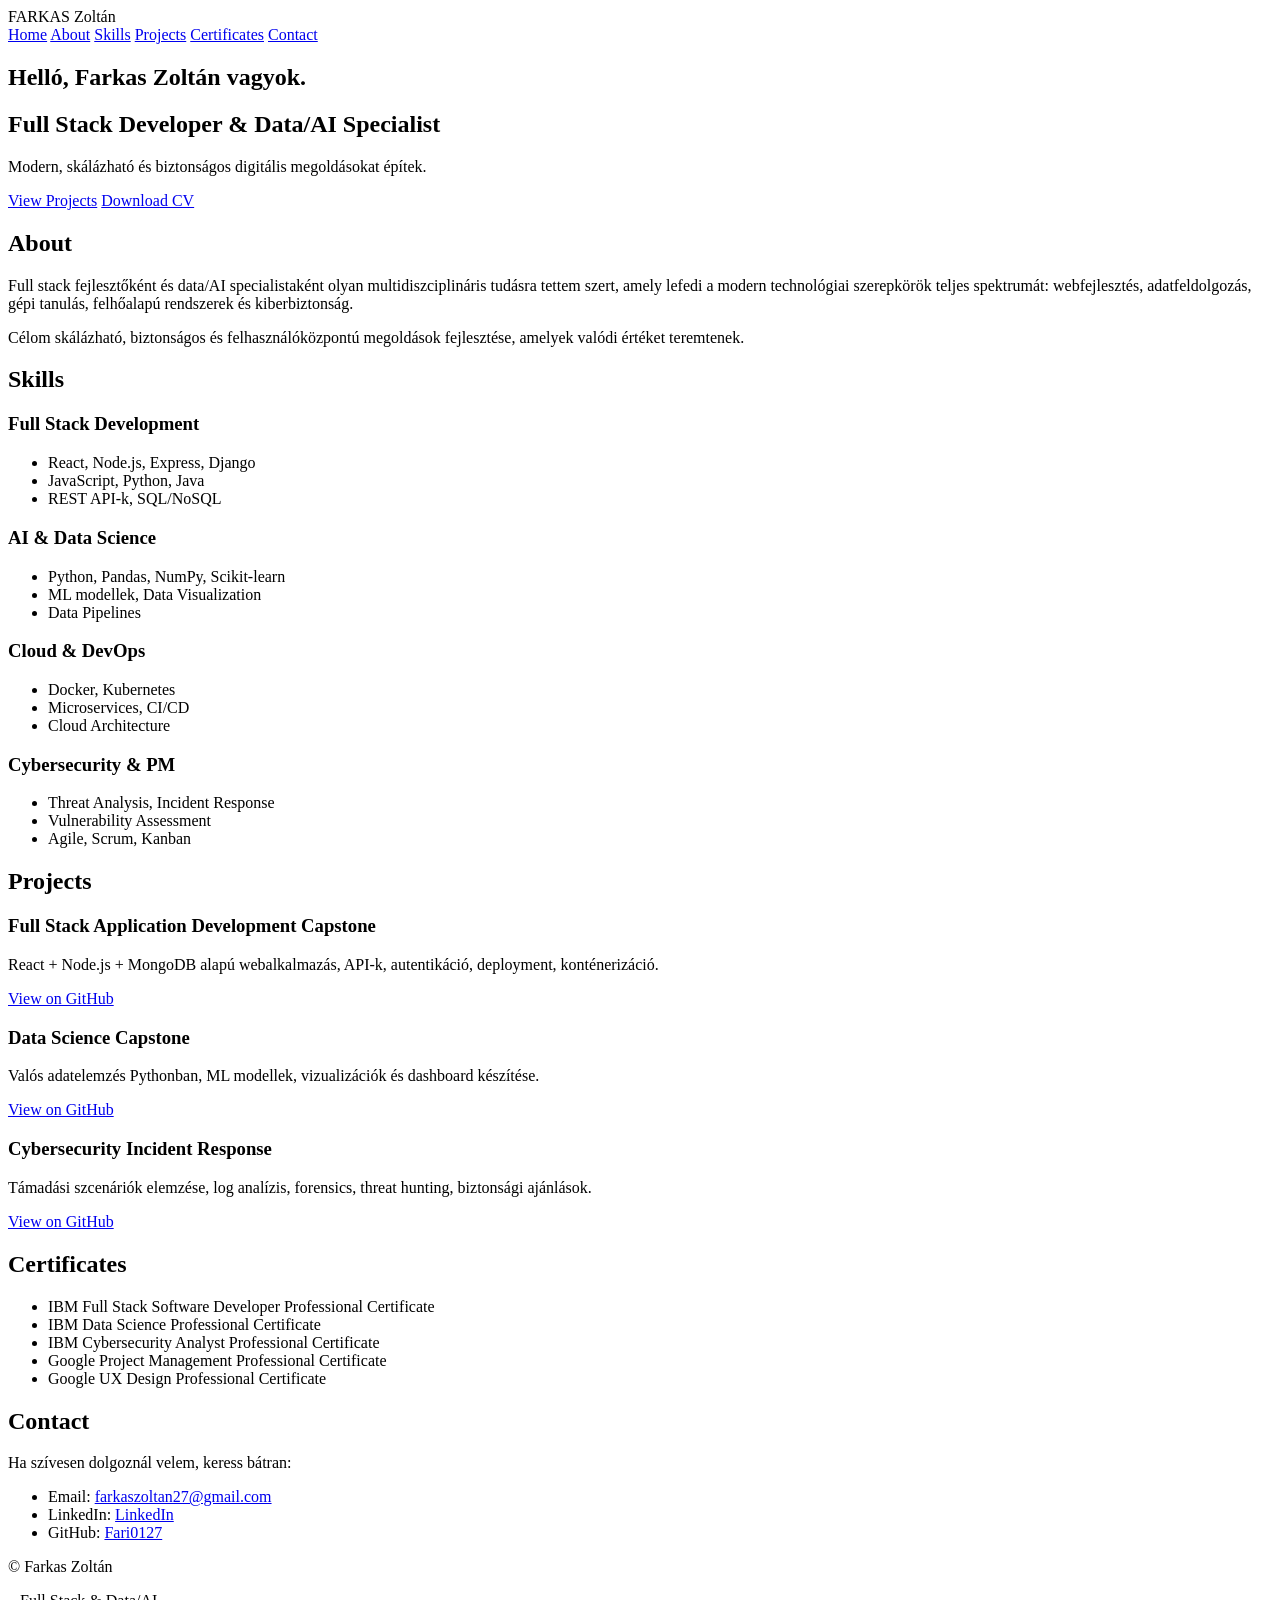
==== Html.html @ 0724c390 "index.html" ====
<!DOCTYPE html>
<html lang="hu">
<head>
  <meta charset="UTF-8">
  <title>Farkas Zoltán – Full Stack & Data/AI</title>
  <link rel="stylesheet" href="style.css">
</head>
<body>
<header class="site-header">
  <div class="logo">FARKAS Zoltán</div>
  <nav class="main-nav">
    <a href="#home">Home</a>
    <a href="#about">About</a>
    <a href="#skills">Skills</a>
    <a href="#projects">Projects</a>
    <a href="#certificates">Certificates</a>
    <a href="#contact">Contact</a>
  </nav>
</header>

<main>
  <section id="home" class="hero">
    <div class="hero-content">
      <h1>Helló, Farkas Zoltán vagyok.</h1>
      <h2>Full Stack Developer & Data/AI Specialist</h2>
      <p>Modern, skálázható és biztonságos digitális megoldásokat építek.</p>
      <div class="hero-buttons">
        <a href="#projects" class="btn primary">View Projects</a>
        <a href="Farkas_CV.pdf" class="btn secondary">Download CV</a>
      </div>
    </div>
  </section>

  <section id="about" class="section">
    <h2>About</h2>
    <p>
      Full stack fejlesztőként és data/AI specialistaként olyan multidiszciplináris tudásra tettem szert,
      amely lefedi a modern technológiai szerepkörök teljes spektrumát: webfejlesztés, adatfeldolgozás,
      gépi tanulás, felhőalapú rendszerek és kiberbiztonság.
    </p>
    <p>
      Célom skálázható, biztonságos és felhasználóközpontú megoldások fejlesztése, amelyek valódi értéket teremtenek.
    </p>
  </section>

  <section id="skills" class="section">
    <h2>Skills</h2>
    <div class="skills-grid">
      <div class="skill-block">
        <h3>Full Stack Development</h3>
        <ul>
          <li>React, Node.js, Express, Django</li>
          <li>JavaScript, Python, Java</li>
          <li>REST API-k, SQL/NoSQL</li>
        </ul>
      </div>
      <div class="skill-block">
        <h3>AI & Data Science</h3>
        <ul>
          <li>Python, Pandas, NumPy, Scikit-learn</li>
          <li>ML modellek, Data Visualization</li>
          <li>Data Pipelines</li>
        </ul>
      </div>
      <div class="skill-block">
        <h3>Cloud & DevOps</h3>
        <ul>
          <li>Docker, Kubernetes</li>
          <li>Microservices, CI/CD</li>
          <li>Cloud Architecture</li>
        </ul>
      </div>
      <div class="skill-block">
        <h3>Cybersecurity & PM</h3>
        <ul>
          <li>Threat Analysis, Incident Response</li>
          <li>Vulnerability Assessment</li>
          <li>Agile, Scrum, Kanban</li>
        </ul>
      </div>
    </div>
  </section>

  <section id="projects" class="section">
    <h2>Projects</h2>
    <div class="projects-grid">
      <article class="project-card">
        <h3>Full Stack Application Development Capstone</h3>
        <p>React + Node.js + MongoDB alapú webalkalmazás, API-k, autentikáció, deployment, konténerizáció.</p>
        <a href="https://github.com/Fari0127/fullstack-capstone" class="project-link">View on GitHub</a>
      </article>
      <article class="project-card">
        <h3>Data Science Capstone</h3>
        <p>Valós adatelemzés Pythonban, ML modellek, vizualizációk és dashboard készítése.</p>
        <a href="https://github.com/Fari0127/datascience-capstone" class="project-link">View on GitHub</a>
      </article>
      <article class="project-card">
        <h3>Cybersecurity Incident Response</h3>
        <p>Támadási szcenáriók elemzése, log analízis, forensics, threat hunting, biztonsági ajánlások.</p>
        <a href="https://github.com/Fari0127/cybersecurity-incident-response" class="project-link">View on GitHub</a>
      </article>
    </div>
  </section>

  <section id="certificates" class="section">
    <h2>Certificates</h2>
    <ul class="cert-list">
      <li>IBM Full Stack Software Developer Professional Certificate</li>
      <li>IBM Data Science Professional Certificate</li>
      <li>IBM Cybersecurity Analyst Professional Certificate</li>
      <li>Google Project Management Professional Certificate</li>
      <li>Google UX Design Professional Certificate</li>
    </ul>
  </section>

  <section id="contact" class="section">
    <h2>Contact</h2>
    <p>Ha szívesen dolgoznál velem, keress bátran:</p>
    <ul class="contact-list">
      <li>Email: <a href="mailto:farkaszoltan27@gmail.com">farkaszoltan27@gmail.com</a></li>
      <li>LinkedIn: <a href="https://www.linkedin.com/in/zoltán-farkas/" target="_blank">LinkedIn</a></li>
      <li>GitHub: <a href="https://github.com/Fari0127" target="_blank">Fari0127</a></li>
    </ul>
  </section>
</main>

<footer class="site-footer">
  <p>© Farkas Zoltán </p>
  <p>– Full Stack & Data/AI</p>
</footer>
</body>
</html>
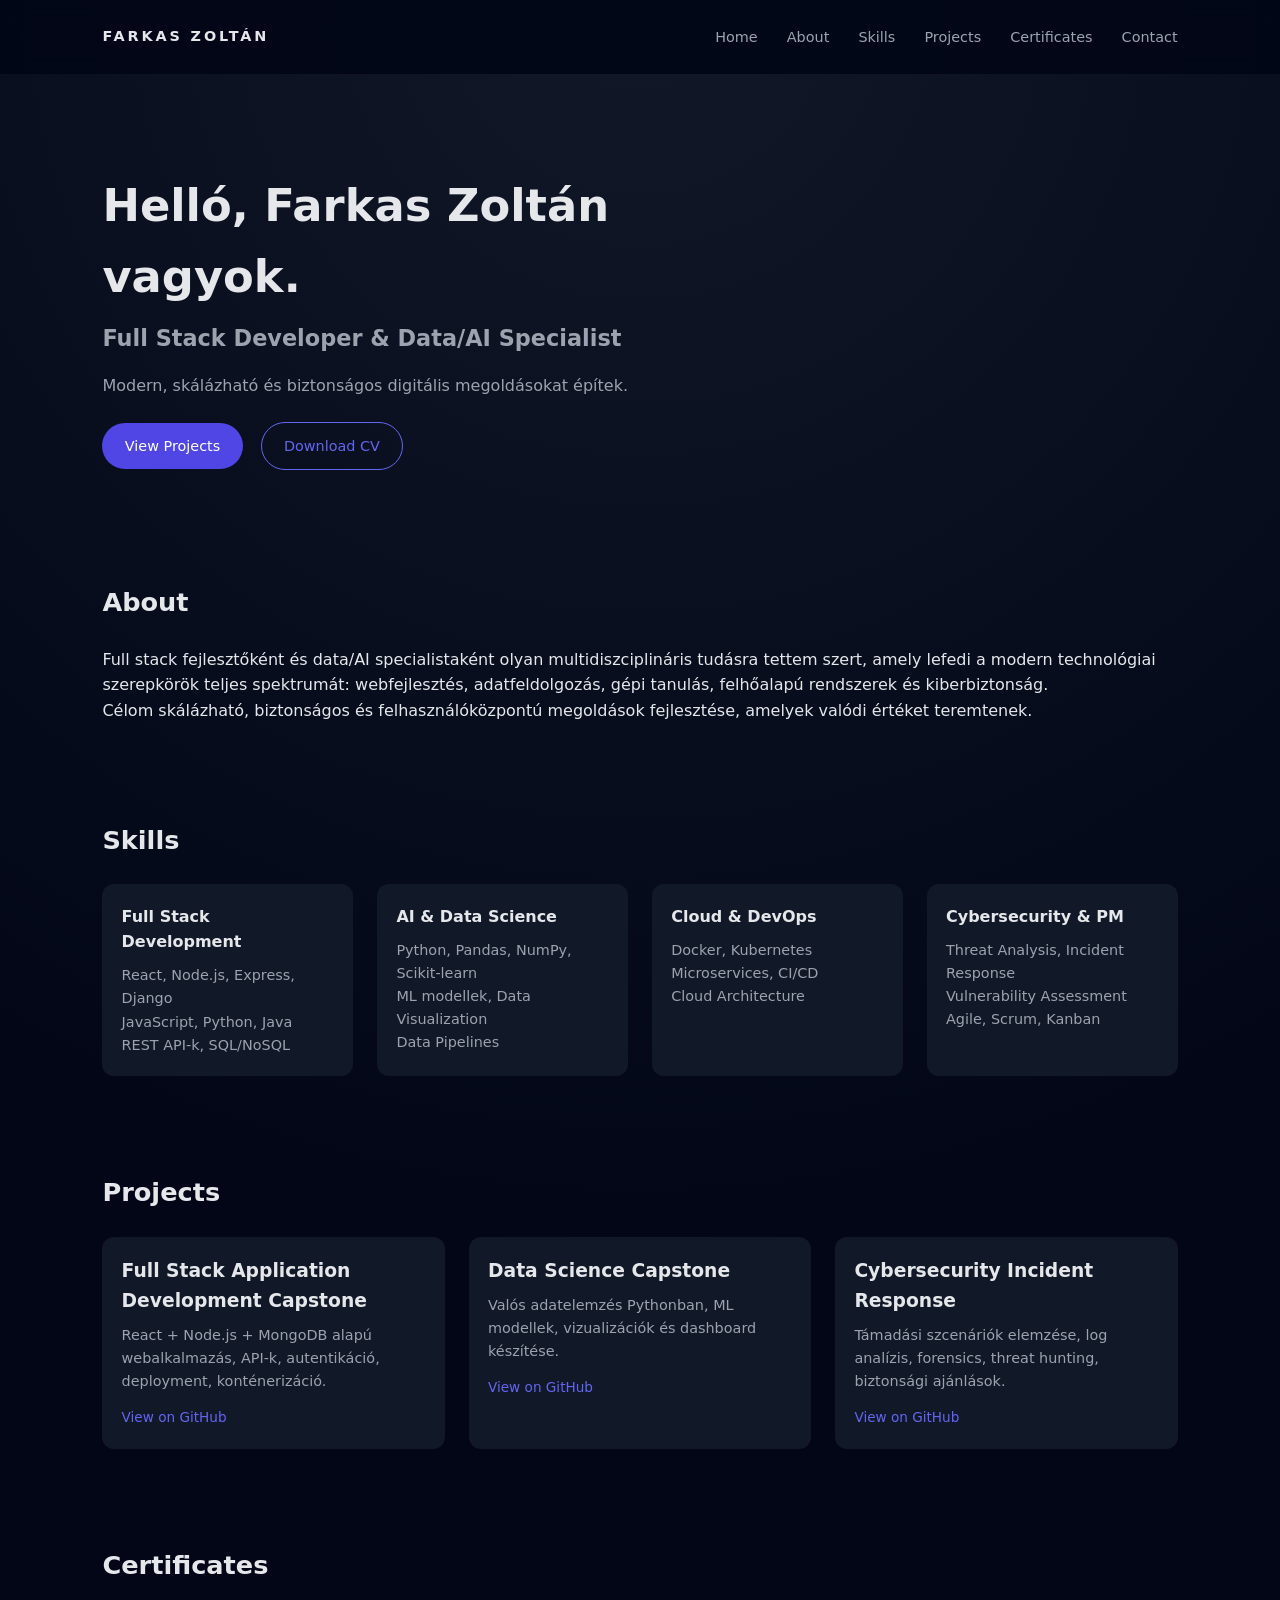
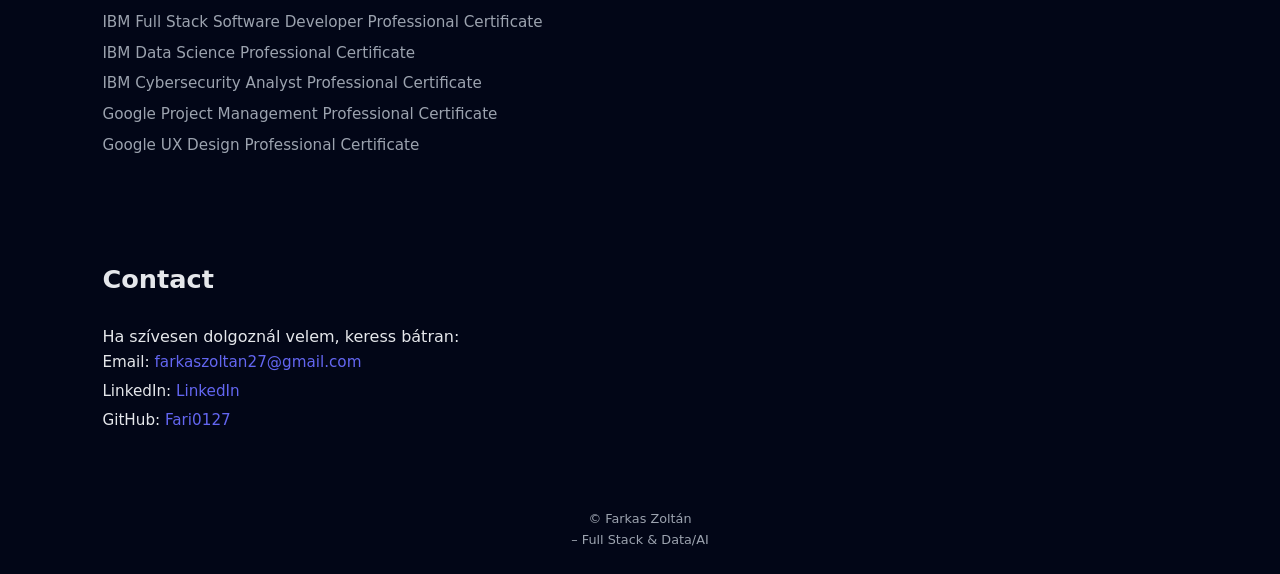
==== commit 33b89fd6: "Format HTML file with proper indentation" ====
--- a/Html.html
+++ b/Html.html
@@ -129,4 +129,4 @@
   <p>– Full Stack & Data/AI</p>
 </footer>
 </body>
-</html>+</html> 
--- a/style.css
+++ b/style.css
@@ -0,0 +1,187 @@
+/* style.css */
+
+:root {
+    --bg: #0a0f1a;
+    --card: #111827;
+    --accent: #4f46e5;
+    --accent-soft: #6366f1;
+    --text: #e5e7eb;
+    --muted: #9ca3af;
+}
+
+* {
+    box-sizing: border-box;
+    margin: 0;
+    padding: 0;
+}
+
+body {
+    font-family: system-ui, -apple-system, BlinkMacSystemFont, "Segoe UI", sans-serif;
+    background: radial-gradient(circle at top, #111827 0, #020617 55%);
+    color: var(--text);
+    line-height: 1.6;
+}
+
+a {
+    color: var(--accent-soft);
+    text-decoration: none;
+}
+
+a:hover {
+    text-decoration: underline;
+}
+
+.site-header {
+    display: flex;
+    justify-content: space-between;
+    align-items: center;
+    padding: 1.5rem 8%;
+    position: sticky;
+    top: 0;
+    background: rgba(2, 6, 23, 0.9);
+    backdrop-filter: blur(10px);
+    z-index: 10;
+}
+
+.logo {
+    font-weight: 700;
+    letter-spacing: 0.2em;
+    font-size: 0.9rem;
+    text-transform: uppercase;
+}
+
+.main-nav a {
+    margin-left: 1.5rem;
+    font-size: 0.9rem;
+    color: var(--muted);
+}
+
+.main-nav a:hover {
+    color: var(--text);
+}
+
+.hero {
+    padding: 6rem 8% 4rem;
+}
+
+.hero-content {
+    max-width: 640px;
+}
+
+.hero h1 {
+    font-size: 2.8rem;
+    margin-bottom: 0.5rem;
+}
+
+.hero h2 {
+    font-size: 1.4rem;
+    color: var(--muted);
+    margin-bottom: 1rem;
+}
+
+.hero p {
+    margin-bottom: 1.5rem;
+    color: var(--muted);
+}
+
+.hero-buttons .btn {
+    display: inline-block;
+    padding: 0.7rem 1.4rem;
+    border-radius: 999px;
+    font-size: 0.9rem;
+    margin-right: 0.8rem;
+}
+
+.btn.primary {
+    background: var(--accent);
+    color: white;
+}
+
+.btn.secondary {
+    border: 1px solid var(--accent-soft);
+    color: var(--accent-soft);
+}
+
+.section {
+    padding: 3rem 8%;
+}
+
+.section h2 {
+    font-size: 1.6rem;
+    margin-bottom: 1.5rem;
+}
+
+.skills-grid {
+    display: grid;
+    grid-template-columns: repeat(auto-fit, minmax(220px, 1fr));
+    gap: 1.5rem;
+}
+
+.skill-block {
+    background: var(--card);
+    padding: 1.2rem;
+    border-radius: 0.75rem;
+}
+
+.skill-block h3 {
+    margin-bottom: 0.6rem;
+    font-size: 1rem;
+}
+
+.skill-block ul {
+    list-style: none;
+    font-size: 0.9rem;
+    color: var(--muted);
+}
+
+.projects-grid {
+    display: grid;
+    grid-template-columns: repeat(auto-fit, minmax(260px, 1fr));
+    gap: 1.5rem;
+}
+
+.project-card {
+    background: var(--card);
+    padding: 1.2rem;
+    border-radius: 0.75rem;
+}
+
+.project-card h3 {
+    margin-bottom: 0.5rem;
+}
+
+.project-card p {
+    font-size: 0.9rem;
+    color: var(--muted);
+    margin-bottom: 0.7rem;
+}
+
+.project-link {
+    font-size: 0.85rem;
+}
+
+.cert-list {
+    list-style: none;
+    color: var(--muted);
+    font-size: 0.95rem;
+}
+
+.cert-list li {
+    margin-bottom: 0.4rem;
+}
+
+.contact-list {
+    list-style: none;
+    font-size: 0.95rem;
+}
+
+.contact-list li {
+    margin-bottom: 0.3rem;
+}
+
+.site-footer {
+    text-align: center;
+    padding: 1.5rem 0;
+    font-size: 0.8rem;
+    color: var(--muted);
+}
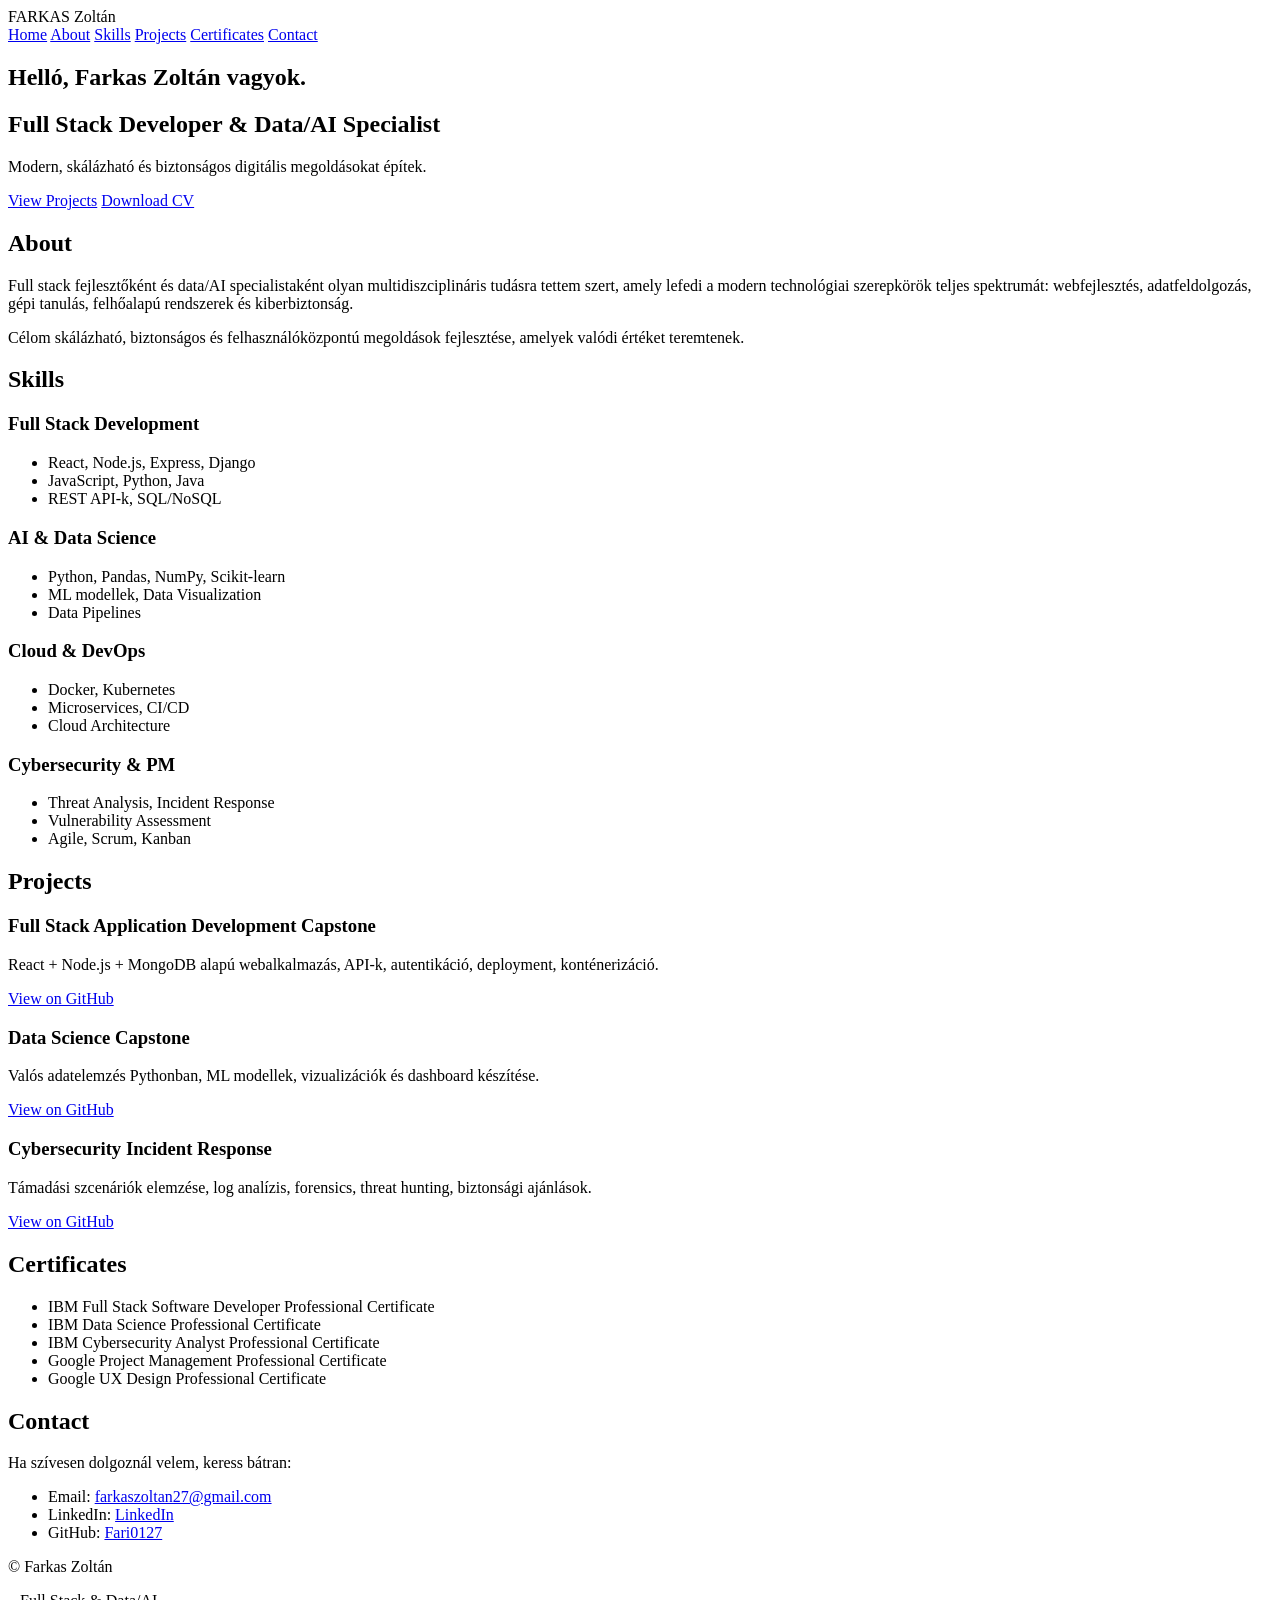
==== commit ad3f25b5: "index.html" ====
--- a/Html.html
+++ b/Html.html
@@ -129,4 +129,4 @@
   <p>– Full Stack & Data/AI</p>
 </footer>
 </body>
-</html> 
+</html>
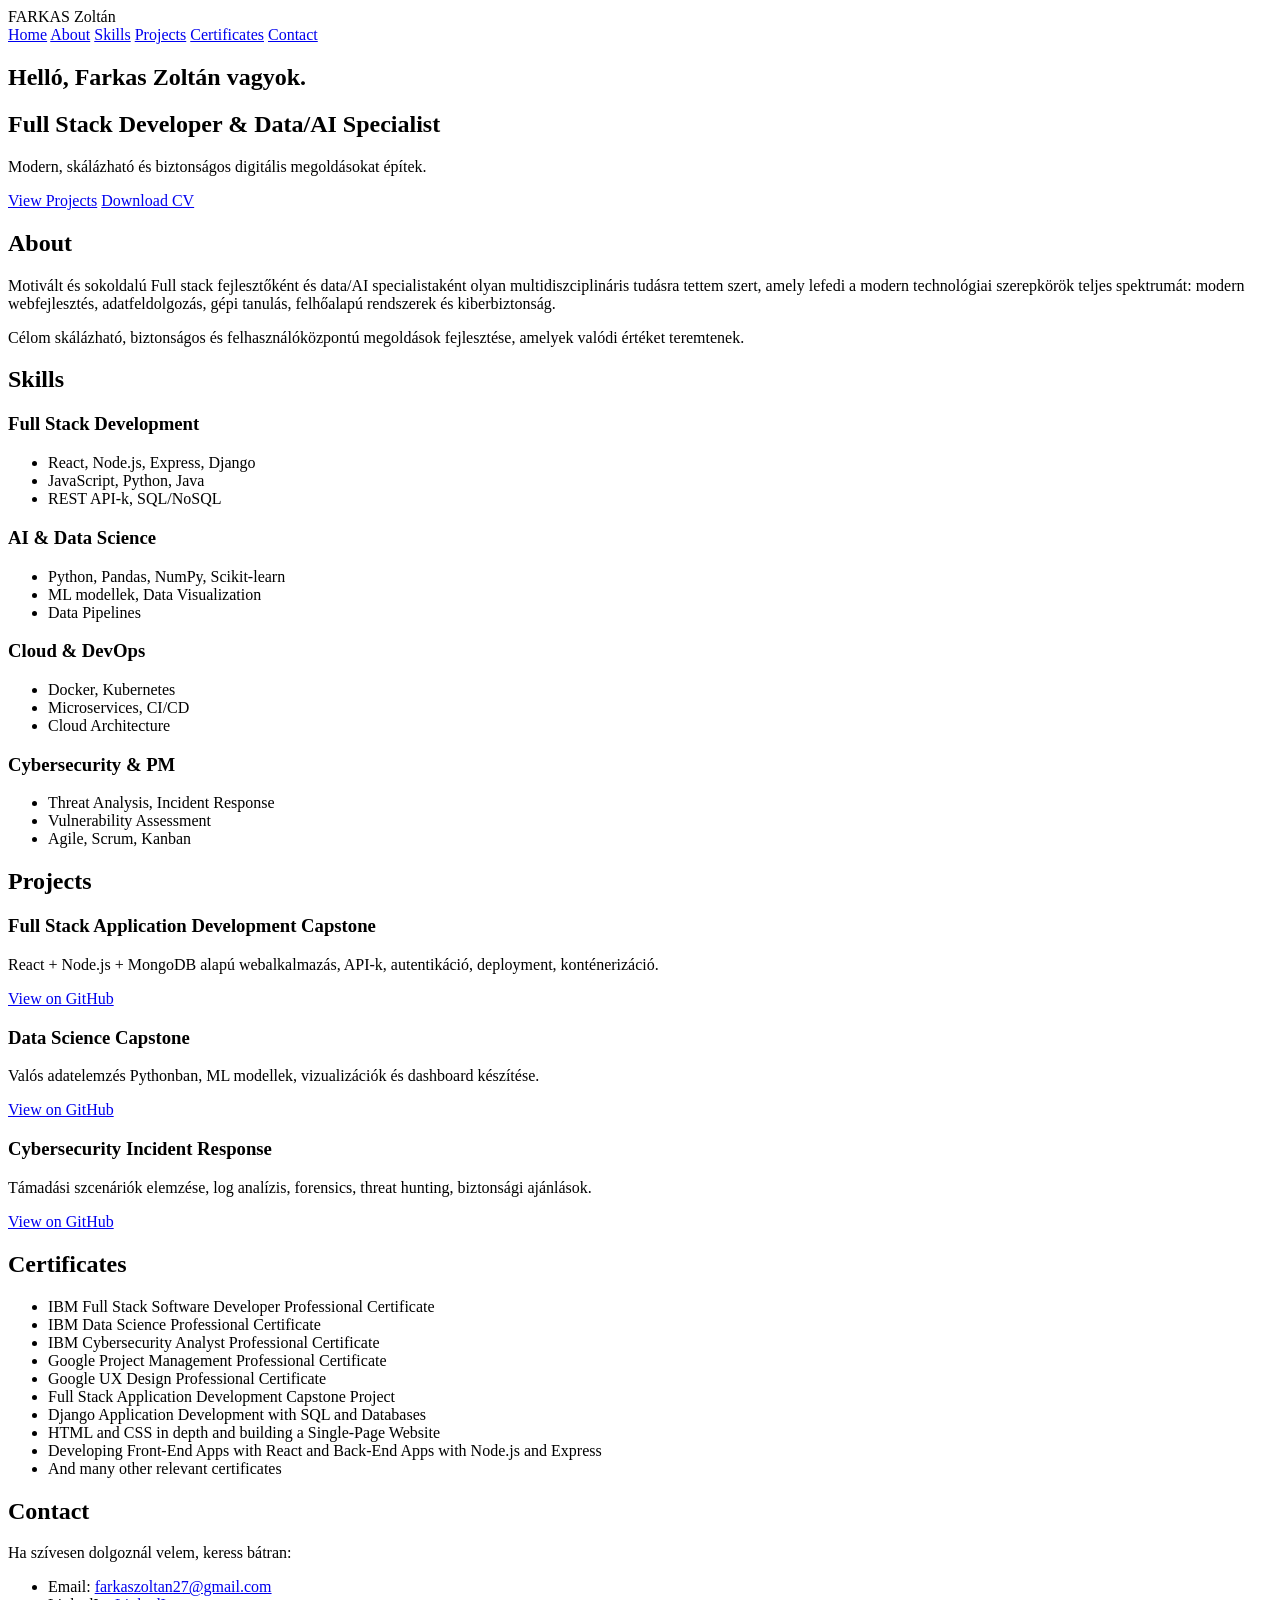
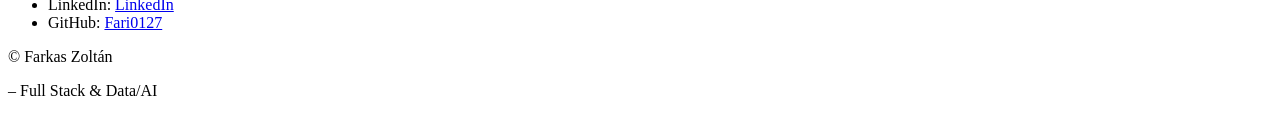
==== commit 02e99533: "Add files via upload" ====
--- a/Html.html
+++ b/Html.html
@@ -26,7 +26,7 @@
       <p>Modern, skálázható és biztonságos digitális megoldásokat építek.</p>
       <div class="hero-buttons">
         <a href="#projects" class="btn primary">View Projects</a>
-        <a href="Farkas_CV.pdf" class="btn secondary">Download CV</a>
+        <a href="20_CV_Farkas_Zoltán.pdf" class="btn secondary">Download CV</a>
       </div>
     </div>
   </section>
@@ -34,13 +34,14 @@
   <section id="about" class="section">
     <h2>About</h2>
     <p>
-      Full stack fejlesztőként és data/AI specialistaként olyan multidiszciplináris tudásra tettem szert,
-      amely lefedi a modern technológiai szerepkörök teljes spektrumát: webfejlesztés, adatfeldolgozás,
+      Motivált és sokoldalú Full stack fejlesztőként és data/AI specialistaként olyan multidiszciplináris tudásra tettem szert,
+      amely lefedi a modern technológiai szerepkörök teljes spektrumát: modern webfejlesztés, adatfeldolgozás,
       gépi tanulás, felhőalapú rendszerek és kiberbiztonság.
     </p>
     <p>
       Célom skálázható, biztonságos és felhasználóközpontú megoldások fejlesztése, amelyek valódi értéket teremtenek.
     </p>
+    <p></p>
   </section>
 
   <section id="skills" class="section">
@@ -110,6 +111,11 @@
       <li>IBM Cybersecurity Analyst Professional Certificate</li>
       <li>Google Project Management Professional Certificate</li>
       <li>Google UX Design Professional Certificate</li>
+      <li>Full Stack Application Development Capstone Project</li>
+      <li>Django Application Development with SQL and Databases</li>
+      <li>HTML and CSS in depth and building a Single-Page Website</li>
+      <li>Developing Front-End Apps with React and Back-End Apps with Node.js and Express</li>
+      <li>And many other relevant certificates</li>
     </ul>
   </section>
 
